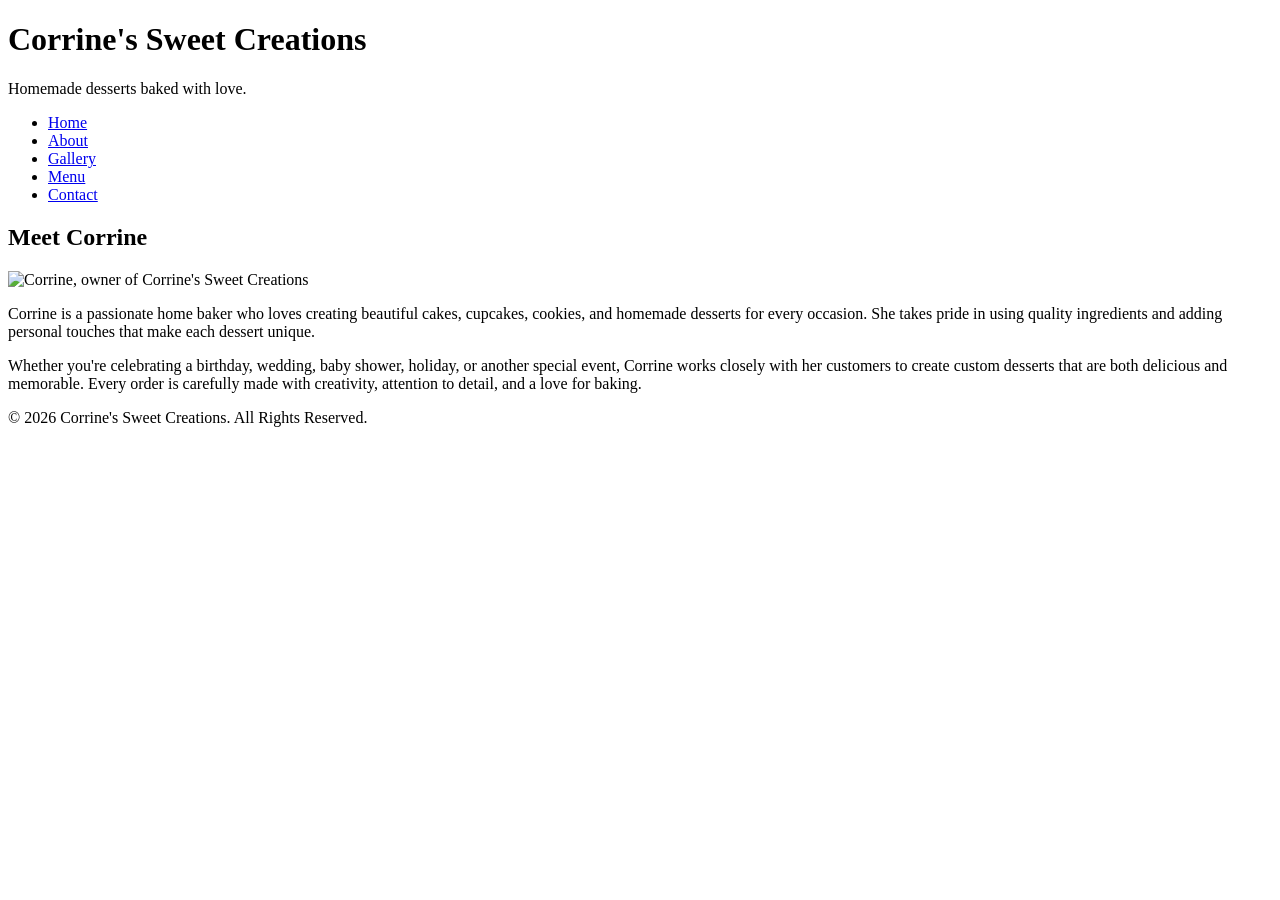
==== about.html @ 237825f8 "Add files via upload" ====
<!DOCTYPE html>
<html lang="en">

<head>
    <meta charset="UTF-8">
    <meta name="viewport" content="width=device-width, initial-scale=1.0">

    <!-- Page Title -->
    <title>Corrine's Sweet Creations | About</title>

    <!-- External CSS -->
    <link rel="stylesheet" href="corrinesstyle.css">
</head>

<body>

    <!-- ================= HEADER ================= -->

    <header>

        <h1>Corrine's Sweet Creations</h1>

        <p>Homemade desserts baked with love.</p>

        <!-- Navigation Menu -->

        <nav>

            <ul>

                <li><a href="index.html">Home</a></li>

                <li><a href="about.html">About</a></li>

                <li><a href="gallery.html">Gallery</a></li>

                <li><a href="menu.html">Menu</a></li>

                <li><a href="contact.html">Contact</a></li>

            </ul>

        </nav>

    </header>

    <!-- ================= MAIN CONTENT ================= -->

    <main>

        <section>

            <h2>Meet Corrine</h2>

            <!-- Picture of Corrine -->

            <img src="Corrine.JPEG"
                 alt="Corrine, owner of Corrine's Sweet Creations">

            <p>
                Corrine is a passionate home baker who loves creating beautiful cakes, cupcakes, cookies, and homemade desserts for every occasion. She takes pride in using quality ingredients and adding personal touches that make
                each dessert unique.
            </p>

            <p>
                Whether you're celebrating a birthday, wedding, baby shower, holiday, or another special event, Corrine works closely with her customers to
                create custom desserts that are both delicious and memorable. 
                
                Every order is carefully made with creativity, attention to detail, and a love for baking.
            </p>

        </section>

    </main>

    <!-- ================= FOOTER ================= -->

    <footer>

        <p>&copy; 2026 Corrine's Sweet Creations. All Rights Reserved.</p>

    </footer>

</body>

</html>
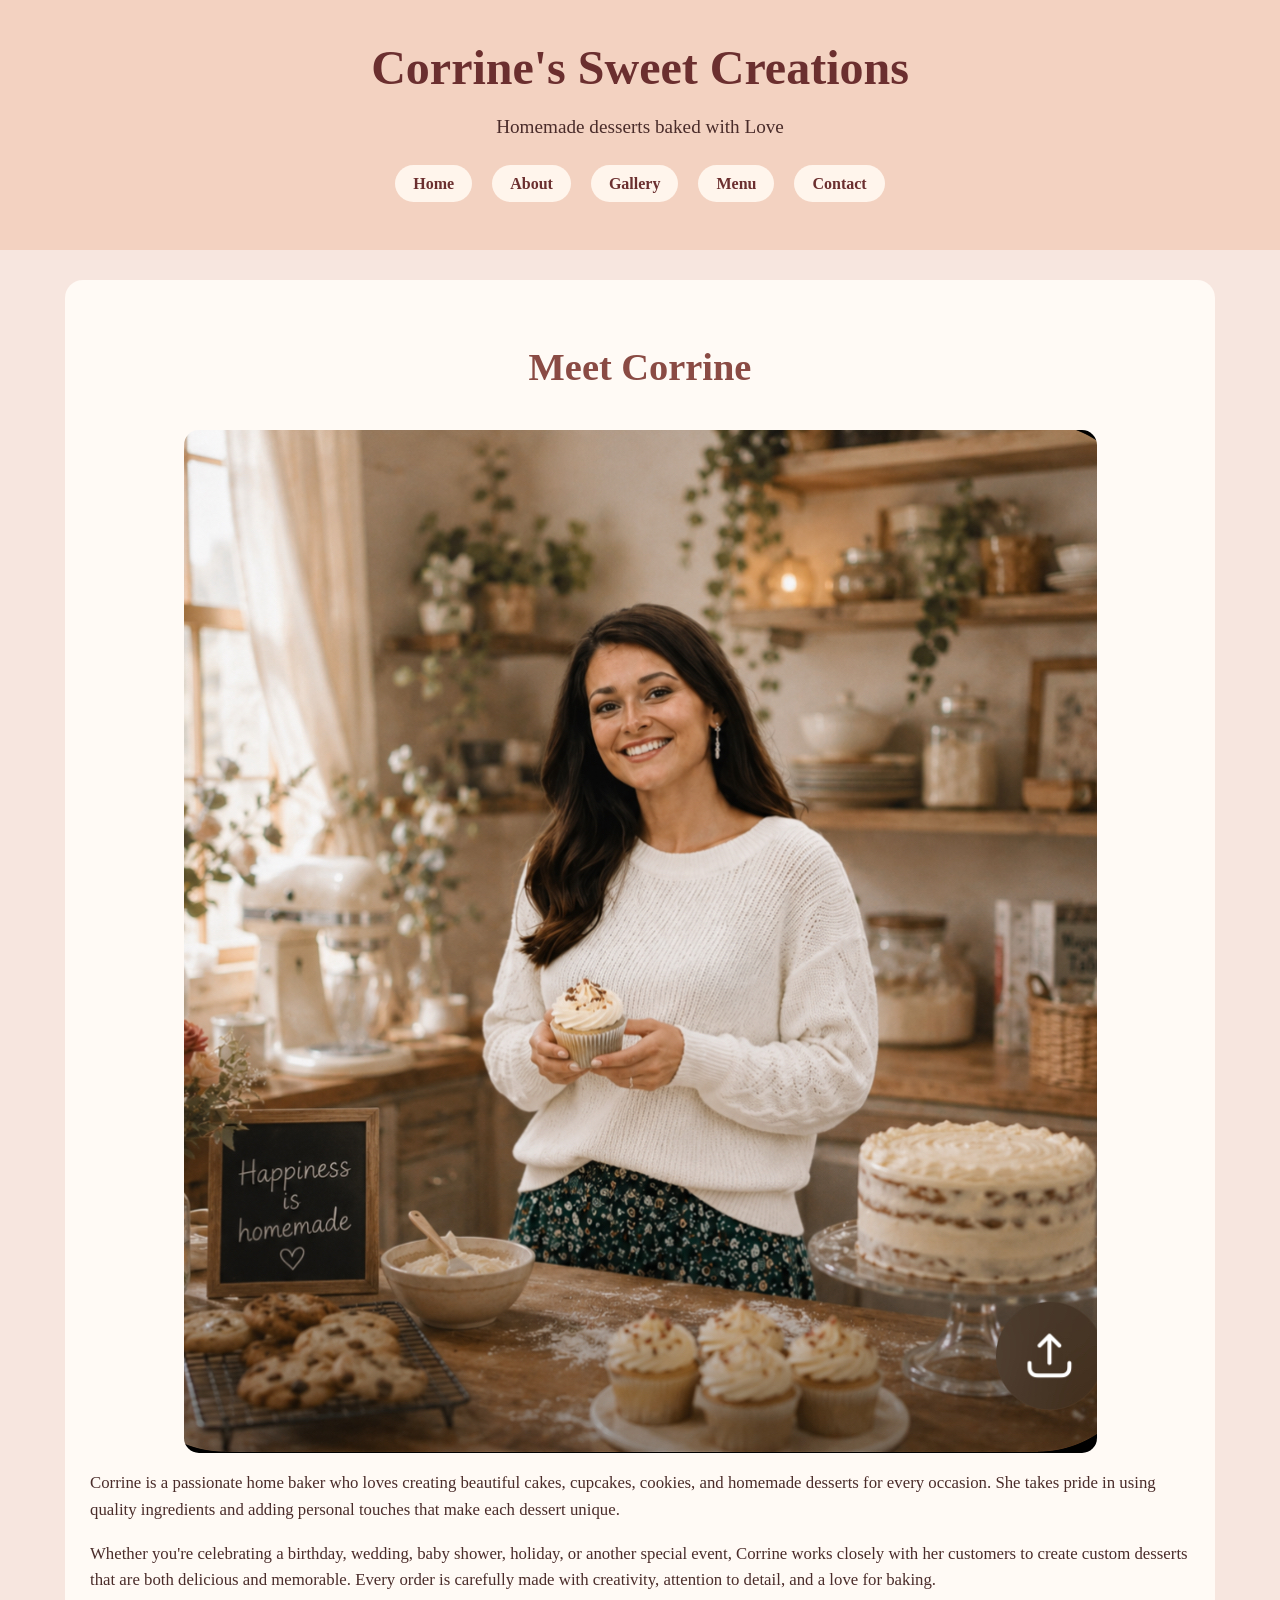
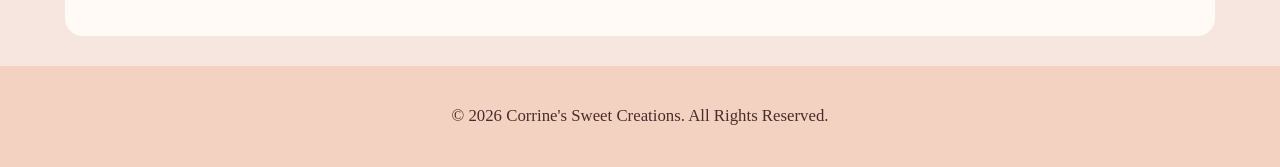
==== commit 670d4b8a: "Add files via upload" ====
--- a/about.html
+++ b/about.html
@@ -9,7 +9,7 @@
     <title>Corrine's Sweet Creations | About</title>
 
     <!-- External CSS -->
-    <link rel="stylesheet" href="corrinesstyle.css">
+    <link rel="stylesheet" href="v2corrinesstyle.css">
 </head>
 
 <body>
@@ -20,7 +20,7 @@
 
         <h1>Corrine's Sweet Creations</h1>
 
-        <p>Homemade desserts baked with love.</p>
+        <p>Homemade desserts baked with Love</p>
 
         <!-- Navigation Menu -->
 
@@ -32,7 +32,7 @@
 
                 <li><a href="about.html">About</a></li>
 
-                <li><a href="gallery.html">Gallery</a></li>
+                <li><a href="galleryv2.html">Gallery</a></li>
 
                 <li><a href="menu.html">Menu</a></li>
 
@@ -55,7 +55,8 @@
             <!-- Picture of Corrine -->
 
             <img src="Corrine.JPEG"
-                 alt="Corrine, owner of Corrine's Sweet Creations">
+                 alt="Corrine, owner of Corrine's Sweet Creations"
+                 class="about-image">
 
             <p>
                 Corrine is a passionate home baker who loves creating beautiful cakes, cupcakes, cookies, and homemade desserts for every occasion. She takes pride in using quality ingredients and adding personal touches that make
--- a/v2corrinesstyle.css
+++ b/v2corrinesstyle.css
@@ -0,0 +1,173 @@
+/* General page style */
+body {
+    margin: 0;
+    font-family: Georgia, "Times New Roman", serif;
+    background-color: #f7e6df;
+    color: #4a2c2a;
+    line-height: 1.6;
+}
+
+/* Header */
+header {
+    background-color: #f3d2c1;
+    text-align: center;
+    padding: 30px 20px;
+}
+
+header h1 {
+    font-family: "Brush Script MT", "Lucida Handwriting", cursive;
+    font-size: 3rem;
+    margin: 0;
+    color: #6b2f2f;
+}
+
+header p {
+    font-size: 1.2rem;
+    margin-top: 5px;
+}
+
+/* Navigation */
+nav ul {
+    list-style-type: none;
+    padding: 0;
+    margin-top: 20px;
+}
+
+nav li {
+    display: inline-block;
+    margin: 8px;
+}
+
+nav a {
+    text-decoration: none;
+    background-color: #fff5ec;
+    color: #6b2f2f;
+    padding: 10px 18px;
+    border-radius: 20px;
+    font-weight: bold;
+}
+
+nav a:hover {
+    background-color: #d9a7a0;
+    color: white;
+}
+
+/* Main content */
+main {
+    max-width: 1100px;
+    margin: 30px auto;
+    padding: 25px;
+    background-color: #fffaf5;
+    border-radius: 18px;
+}
+
+/* Headings */
+h2 {
+    font-family: "Brush Script MT", "Lucida Handwriting", cursive;
+    font-size: 2.4rem;
+    color: #8a4b44;
+    text-align: center;
+}
+
+h3 {
+    color: #6b2f2f;
+}
+
+/* Paragraphs */
+p {
+    font-size: 1.05rem;
+}
+
+/* Images */
+img {
+    max-width: 100%;
+    height:auto;
+    object-fit: cover;
+    border-radius: 15px;
+    display:block;
+    margin:auto;
+}
+
+/* Gallery style*/
+.gallery-category {
+    font-family: "Brush Script MT", "Lucida Handwriting", cursive;
+    font-size: 2.5rem;
+    color: #8a4b44;
+    text-align: center;
+    grid-column: 1 / -1;
+}
+
+figure img {
+    width: 100%;
+    height: 240px;
+    object-fit: contain;
+    background-color: #fffaf5;
+    padding: 8px;
+}
+
+/* Table styling */
+table {
+    width: 100%;
+    border-collapse: collapse;
+    margin: 25px 0;
+    background-color: #fff5ec;
+}
+
+th {
+    background-color: #d9a7a0;
+    color: white;
+    padding: 12px;
+}
+
+td {
+    border: 1px solid #d9a7a0;
+    padding: 12px;
+    text-align: center;
+}
+
+/* Form styling */
+form {
+    background-color: #f8e8dc;
+    padding: 20px;
+    border-radius: 15px;
+}
+
+label {
+    font-weight: bold;
+}
+
+input,
+select,
+textarea {
+    width: 100%;
+    padding: 10px;
+    margin-top: 5px;
+    border: 1px solid #d9a7a0;
+    border-radius: 8px;
+    font-size: 1rem;
+}
+
+input[type="submit"],
+input[type="reset"] {
+    width: auto;
+    background-color: #8a4b44;
+    color: white;
+    border: none;
+    padding: 12px 20px;
+    margin-right: 10px;
+    cursor: pointer;
+}
+
+input[type="submit"]:hover,
+input[type="reset"]:hover {
+    background-color: #6b2f2f;
+}
+
+/* Footer */
+footer {
+    text-align: center;
+    background-color: #f3d2c1;
+    padding: 20px;
+    margin-top: 30px;
+    color: #4a2c2a;
+}
